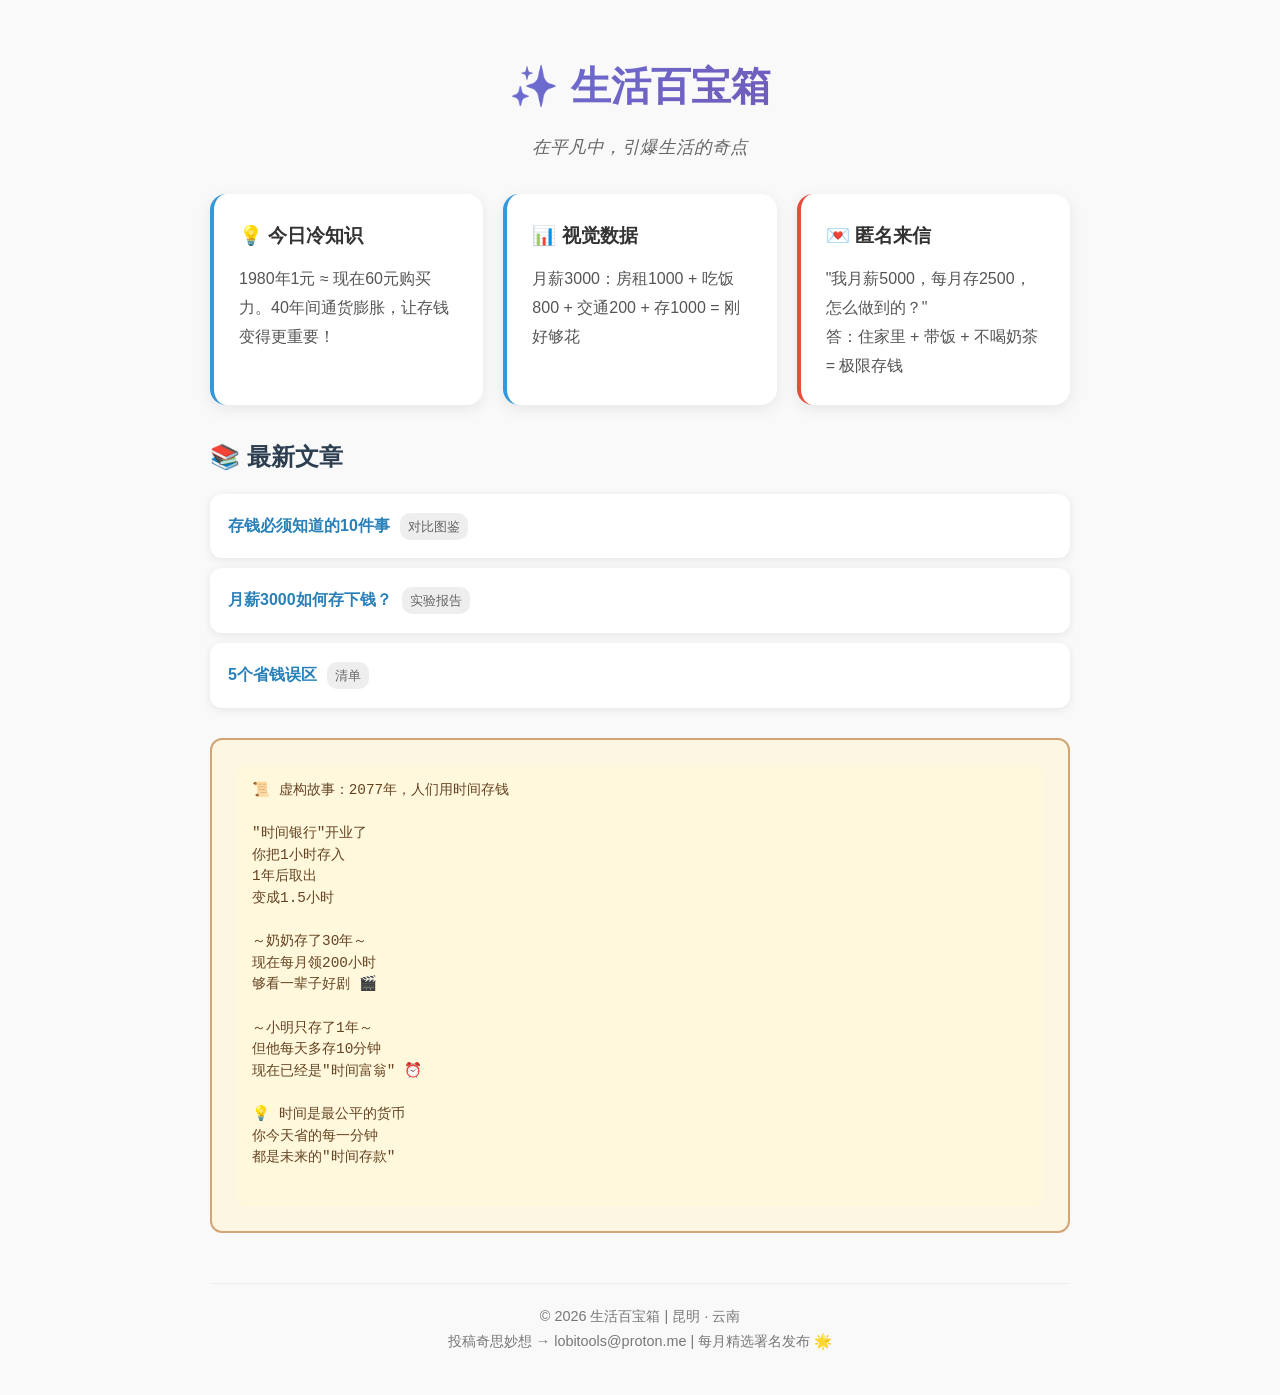
==== index.html @ ec24551b "feat: 博客更名为 生活百宝箱" ====
<!DOCTYPE html>
<html lang="zh-CN">
<head>
  <meta charset="UTF-8">
  <meta name="viewport" content="width=device-width, initial-scale=1.0">
  <title>生活百宝箱</title>
  <style>
    * { margin: 0; padding: 0; box-sizing: border-box; }
    body { font-family: -apple-system, BlinkMacSystemFont, 'Segoe UI', sans-serif; max-width: 900px; margin: 0 auto; padding: 20px; line-height: 1.8; color: #333; background: #f9f9f9; }
    h1 { background: linear-gradient(135deg, #667eea, #764ba2); -webkit-background-clip: text; -webkit-text-fill-color: transparent; text-align: center; font-size: 2.5em; margin: 30px 0 10px; }
    .slogan { text-align: center; color: #666; font-size: 1.1em; margin-bottom: 30px; font-style: italic; }
    
    /* 随机灵感面板 */
    .inspiration-grid { display: grid; grid-template-columns: repeat(auto-fit, minmax(250px, 1fr)); gap: 20px; margin: 30px 0; }
    .inspire-card { background: #fff; border-radius: 16px; padding: 25px; box-shadow: 0 4px 15px rgba(0,0,0,0.08); transition: transform 0.3s; }
    .inspire-card:hover { transform: translateY(-5px); }
    .inspire-card h3 { font-size: 1.2em; margin-bottom: 12px; }
    .inspire-card p { color: #555; font-size: 1em; }
    .inspire-card.knowledge { border-left: 4px solid #3498db; }
    .inspire-card.challenge { border-left: 4px solid #e74c3c; }
    .inspire-card.story { border-left: 4px solid #9b59b6; }
    .inspire-card.tips { border-left: 4px solid #27ae60; }
    
    /* 故事框 */
    .story-box { background: #fdf6e3; border: 2px solid #d4a574; border-radius: 12px; padding: 25px; margin: 20px 0; }
    .story-box pre { font-family: 'Courier New', monospace; color: #654321; background: #fff8dc; padding: 15px; border-radius: 8px; overflow-x: auto; font-size: 0.9em; line-height: 1.5; white-space: pre-wrap; }
    
    /* 文章列表 */
    .posts { margin: 30px 0; }
    .posts h2 { color: #2c3e50; margin-bottom: 15px; font-size: 1.5em; }
    .post-item { background: #fff; padding: 18px; margin: 10px 0; border-radius: 12px; box-shadow: 0 2px 10px rgba(0,0,0,0.08); transition: transform 0.3s; }
    .post-item:hover { transform: translateX(5px); border-left: 4px solid #667eea; }
    .post-item a { color: #2980b9; text-decoration: none; font-weight: bold; }
    .post-item a:hover { color: #667eea; }
    .post-tag { display: inline-block; background: #eee; padding: 2px 8px; border-radius: 10px; font-size: 0.8em; color: #666; margin-left: 10px; }
    
    /* 彩蛋按钮 */
    .easter-egg { position: fixed; bottom: 30px; right: 30px; width: 50px; height: 50px; background: #667eea; border-radius: 50%; display: none; align-items: center; justify-content: center; cursor: pointer; box-shadow: 0 4px 15px rgba(102, 126, 234, 0.4); font-size: 1.5em; }
    .easter-egg:hover { transform: scale(1.1); }
    
    .footer { margin-top: 50px; text-align: center; color: #777; font-size: 0.9em; padding: 20px; border-top: 1px solid #eee; }
    .footer a { color: #667eea; text-decoration: none; }
    
    @media (max-width: 600px) { h1 { font-size: 2em; } .inspiration-grid { grid-template-columns: 1fr; } }
  </style>
</head>
<body>
  <h1>✨ 生活百宝箱</h1>
  <p class="slogan">在平凡中，引爆生活的奇点</p>
  
  <div class="inspiration-grid" id="inspirationGrid">
    <!-- 随机生成 -->
  </div>
  
  <div class="posts">
    <h2>📚 最新文章</h2>
    <div class="post-item"><a href="2026-04-23-存钱必须知道的10件事.html">存钱必须知道的10件事</a><span class="post-tag">对比图鉴</span></div>
    <div class="post-item"><a href="2026-04-23-月薪3000如何存钱.html">月薪3000如何存下钱？</a><span class="post-tag">实验报告</span></div>
    <div class="post-item"><a href="2026-04-23-5个省钱误区.html">5个省钱误区</a><span class="post-tag">清单</span></div>
  </div>
  
  <div class="story-box">
    <pre>
📜 虚构故事：2077年，人们用时间存钱

"时间银行"开业了
你把1小时存入
1年后取出
变成1.5小时

～奶奶存了30年～
现在每月领200小时
够看一辈子好剧 🎬

～小明只存了1年～
但他每天多存10分钟
现在已经是"时间富翁" ⏰

💡 时间是最公平的货币
你今天省的每一分钟
都是未来的"时间存款"
    </pre>
  </div>
  
  <div class="footer">
    &copy; 2026 生活百宝箱 | 昆明 · 云南<br>
    投稿奇思妙想 → lobitools@proton.me | 每月精选署名发布 🌟
  </div>
  
  <div class="easter-egg" id="easterEgg" onclick="triggerEasterEgg()">🕵️</div>
  
  <script>
    // 随机灵感池
    const inspirations = [
      { type: 'knowledge', icon: '💡', title: '今日冷知识', content: '1980年1元 ≈ 现在60元购买力。40年间通货膨胀，让存钱变得更重要！' },
      { type: 'challenge', icon: '🎲', title: '今日微挑战', content: '今天只花15元完成一顿午饭，挑战一下？' },
      { type: 'tips', icon: '🌱', title: '冷门生活技', content: '旧T恤剪两刀 = 购物袋/抹布/拖把鞋！零成本环保' },
      { type: 'story', icon: '⏳', title: '时间胶囊', content: '1990年代学生省钱术：5毛方便面 + 1块辣条 = 一周口粮' },
      { type: 'knowledge', icon: '📊', title: '视觉数据', content: '月薪3000：房租1000 + 吃饭800 + 交通200 + 存1000 = 刚好够花' },
      { type: 'challenge', icon: '💌', title: '匿名来信', content: '"我月薪5000，每月存2500，怎么做到的？\"\n答：住家里 + 带饭 + 不喝奶茶 = 极限存钱' },
    ];
    
    // 随机选3个不重复
    const shuffled = inspirations.sort(() => Math.random() - 0.5).slice(0, 3);
    const grid = document.getElementById('inspirationGrid');
    shuffled.forEach(item => {
      const colors = { knowledge: '#3498db', challenge: '#e74c3c', story: '#9b59b6', tips: '#27ae60' };
      grid.innerHTML += `
        <div class="inspire-card ${item.type}" style="border-left-color: ${colors[item.type]}">
          <h3>${item.icon} ${item.title}</h3>
          <p>${item.content.replace(/\n/g, '<br>')}</p>
        </div>
      `;
    });
    
    // 30%概率显示彩蛋
    if (Math.random() < 0.3) {
      document.getElementById('easterEgg').style.display = 'flex';
    }
    
    function triggerEasterEgg() {
      const msgs = ['💰 你的财运正在上升！', '🔮 发现隐藏宝藏：明天有惊喜', '🎯 坚持省钱第365天，你已经是省钱达人了！'];
      alert(msgs[Math.floor(Math.random() * msgs.length)]);
    }
  </script>
</body>
</html>
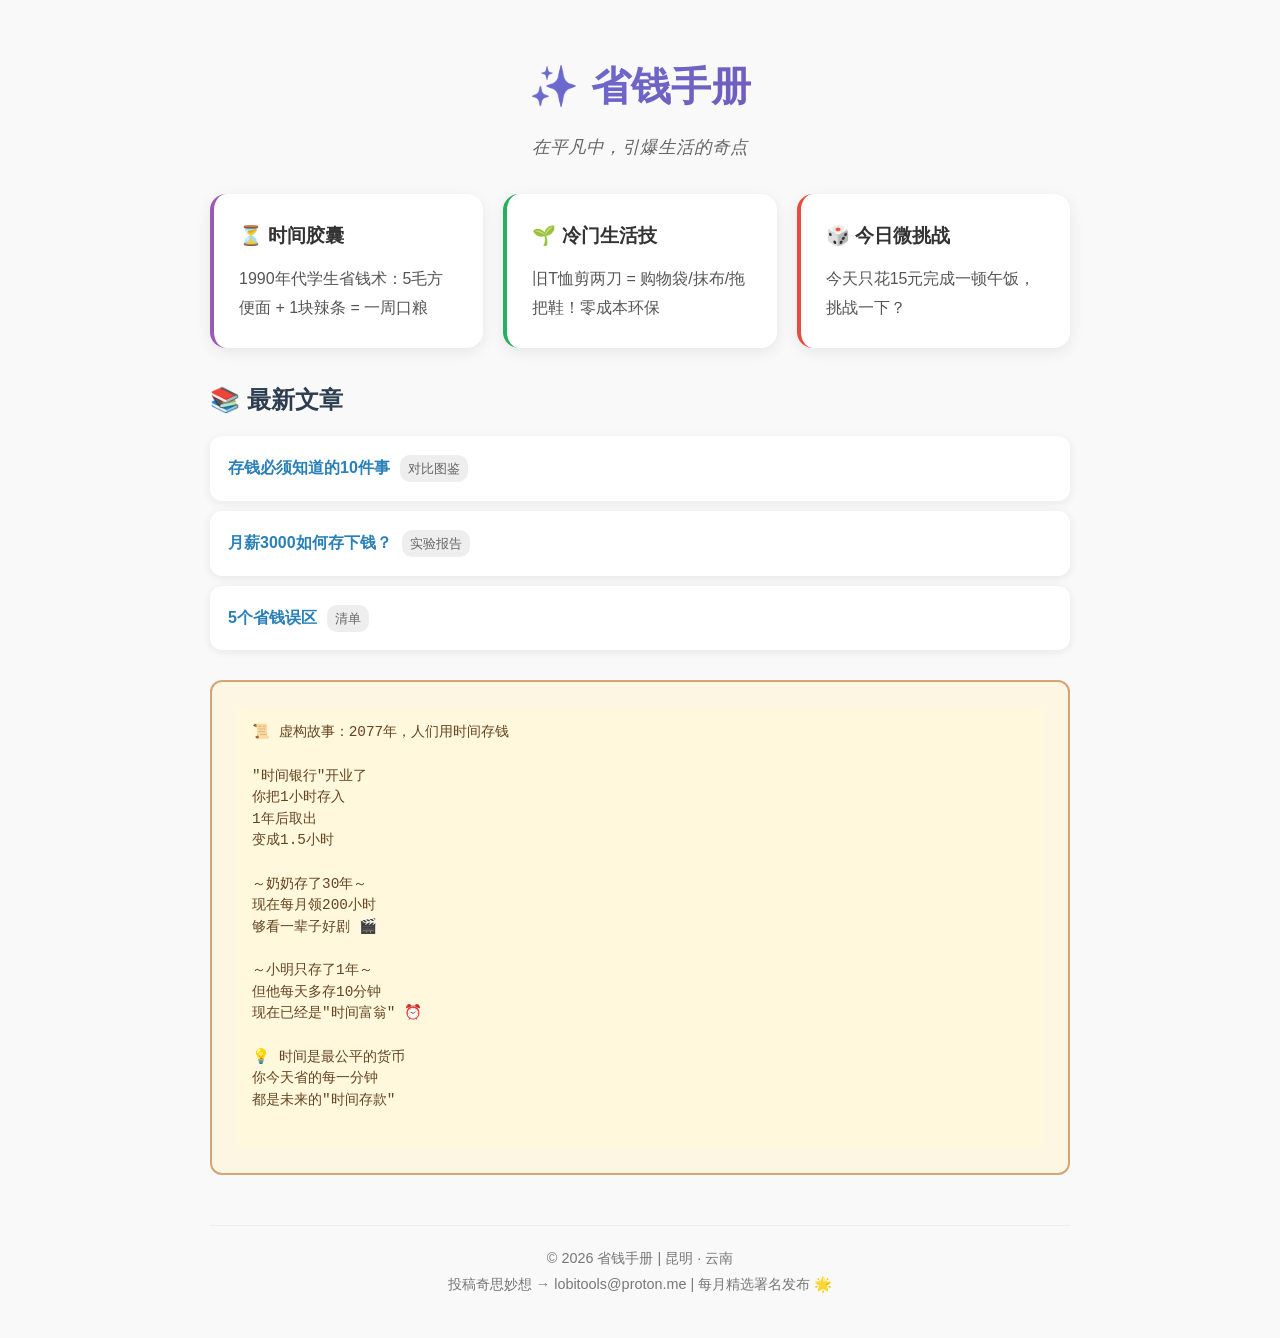
==== commit 0688a9e0: "feat: 博客更名为 省钱手册" ====
--- a/index.html
+++ b/index.html
@@ -3,7 +3,7 @@
 <head>
   <meta charset="UTF-8">
   <meta name="viewport" content="width=device-width, initial-scale=1.0">
-  <title>生活百宝箱</title>
+  <title>省钱手册</title>
   <style>
     * { margin: 0; padding: 0; box-sizing: border-box; }
     body { font-family: -apple-system, BlinkMacSystemFont, 'Segoe UI', sans-serif; max-width: 900px; margin: 0 auto; padding: 20px; line-height: 1.8; color: #333; background: #f9f9f9; }
@@ -45,7 +45,7 @@
   </style>
 </head>
 <body>
-  <h1>✨ 生活百宝箱</h1>
+  <h1>✨ 省钱手册</h1>
   <p class="slogan">在平凡中，引爆生活的奇点</p>
   
   <div class="inspiration-grid" id="inspirationGrid">
@@ -83,7 +83,7 @@
   </div>
   
   <div class="footer">
-    &copy; 2026 生活百宝箱 | 昆明 · 云南<br>
+    &copy; 2026 省钱手册 | 昆明 · 云南<br>
     投稿奇思妙想 → lobitools@proton.me | 每月精选署名发布 🌟
   </div>
   
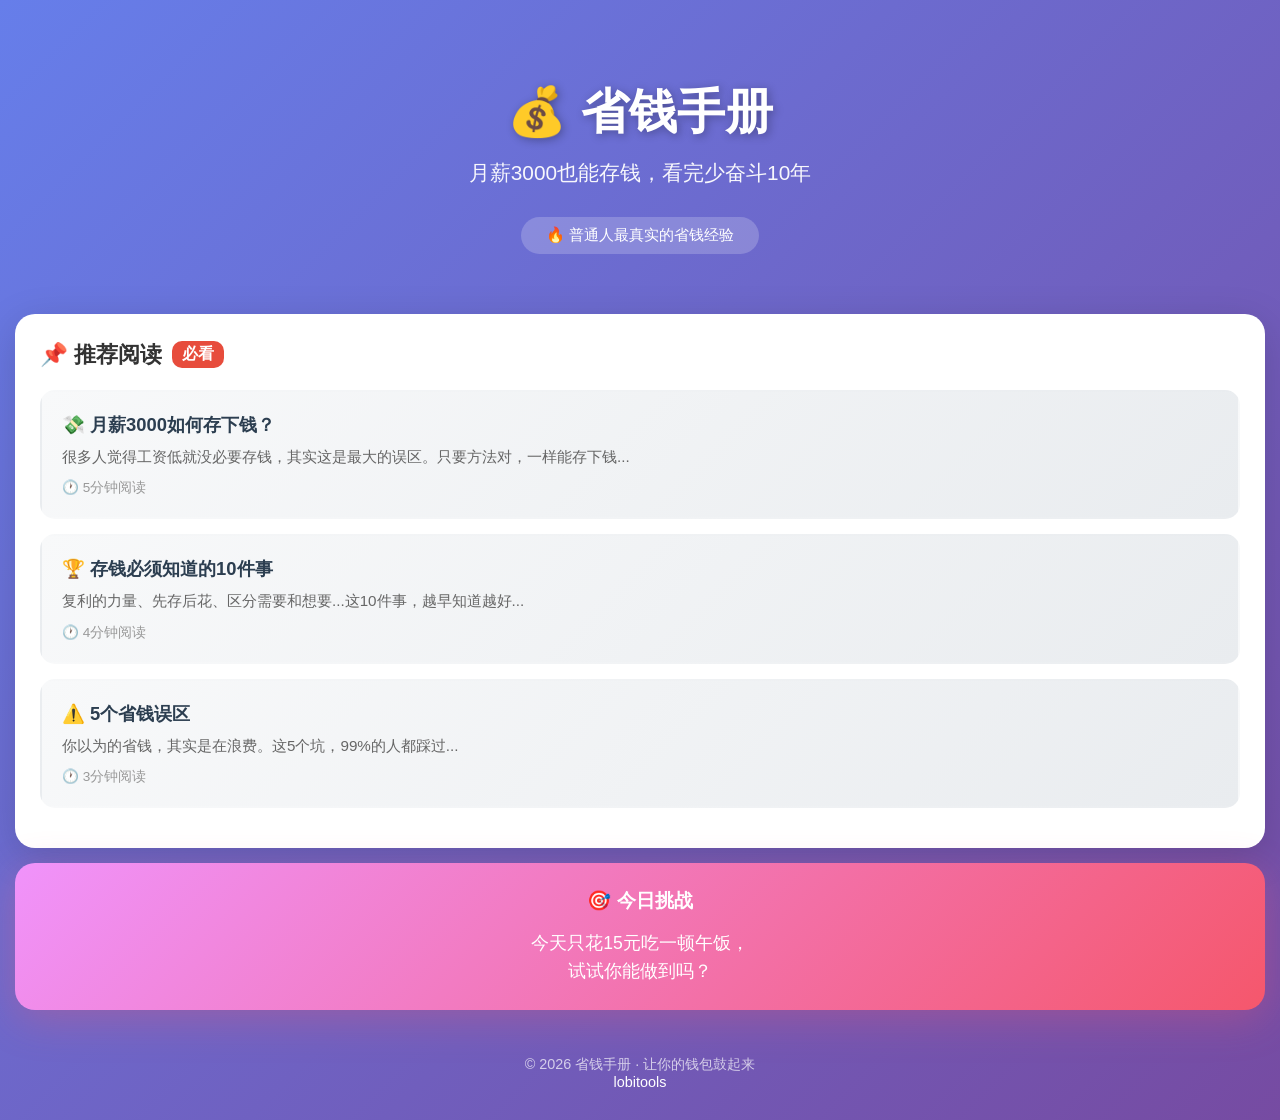
==== commit f9c3d756: "style: 全新首页 - 更抓眼球" ====
--- a/index.html
+++ b/index.html
@@ -3,125 +3,80 @@
 <head>
   <meta charset="UTF-8">
   <meta name="viewport" content="width=device-width, initial-scale=1.0">
-  <title>省钱手册</title>
+  <title>省钱手册 - 让你的钱包鼓起来</title>
   <style>
     * { margin: 0; padding: 0; box-sizing: border-box; }
-    body { font-family: -apple-system, BlinkMacSystemFont, 'Segoe UI', sans-serif; max-width: 900px; margin: 0 auto; padding: 20px; line-height: 1.8; color: #333; background: #f9f9f9; }
-    h1 { background: linear-gradient(135deg, #667eea, #764ba2); -webkit-background-clip: text; -webkit-text-fill-color: transparent; text-align: center; font-size: 2.5em; margin: 30px 0 10px; }
-    .slogan { text-align: center; color: #666; font-size: 1.1em; margin-bottom: 30px; font-style: italic; }
+    body { font-family: -apple-system, BlinkMacSystemFont, 'Segoe UI', sans-serif; background: linear-gradient(135deg, #667eea 0%, #764ba2 100%); min-height: 100vh; }
     
-    /* 随机灵感面板 */
-    .inspiration-grid { display: grid; grid-template-columns: repeat(auto-fit, minmax(250px, 1fr)); gap: 20px; margin: 30px 0; }
-    .inspire-card { background: #fff; border-radius: 16px; padding: 25px; box-shadow: 0 4px 15px rgba(0,0,0,0.08); transition: transform 0.3s; }
-    .inspire-card:hover { transform: translateY(-5px); }
-    .inspire-card h3 { font-size: 1.2em; margin-bottom: 12px; }
-    .inspire-card p { color: #555; font-size: 1em; }
-    .inspire-card.knowledge { border-left: 4px solid #3498db; }
-    .inspire-card.challenge { border-left: 4px solid #e74c3c; }
-    .inspire-card.story { border-left: 4px solid #9b59b6; }
-    .inspire-card.tips { border-left: 4px solid #27ae60; }
+    /* 封面区 */
+    .hero { text-align: center; padding: 80px 20px 60px; color: #fff; }
+    .hero h1 { font-size: 3em; margin-bottom: 15px; text-shadow: 2px 2px 10px rgba(0,0,0,0.3); }
+    .hero p { font-size: 1.3em; opacity: 0.95; margin-bottom: 30px; }
+    .hero .tagline { background: rgba(255,255,255,0.2); display: inline-block; padding: 8px 25px; border-radius: 25px; font-size: 0.95em; }
     
-    /* 故事框 */
-    .story-box { background: #fdf6e3; border: 2px solid #d4a574; border-radius: 12px; padding: 25px; margin: 20px 0; }
-    .story-box pre { font-family: 'Courier New', monospace; color: #654321; background: #fff8dc; padding: 15px; border-radius: 8px; overflow-x: auto; font-size: 0.9em; line-height: 1.5; white-space: pre-wrap; }
+    /* 热门文章 */
+    .hot-section { background: #fff; margin: 0 15px 15px; border-radius: 20px; padding: 25px; box-shadow: 0 10px 40px rgba(0,0,0,0.15); }
+    .hot-section h2 { color: #333; font-size: 1.4em; margin-bottom: 20px; display: flex; align-items: center; gap: 10px; }
+    .hot-section h2 span { background: #e74c3c; color: #fff; padding: 3px 10px; border-radius: 10px; font-size: 0.7em; }
     
-    /* 文章列表 */
-    .posts { margin: 30px 0; }
-    .posts h2 { color: #2c3e50; margin-bottom: 15px; font-size: 1.5em; }
-    .post-item { background: #fff; padding: 18px; margin: 10px 0; border-radius: 12px; box-shadow: 0 2px 10px rgba(0,0,0,0.08); transition: transform 0.3s; }
-    .post-item:hover { transform: translateX(5px); border-left: 4px solid #667eea; }
-    .post-item a { color: #2980b9; text-decoration: none; font-weight: bold; }
-    .post-item a:hover { color: #667eea; }
-    .post-tag { display: inline-block; background: #eee; padding: 2px 8px; border-radius: 10px; font-size: 0.8em; color: #666; margin-left: 10px; }
+    .article-card { display: block; background: linear-gradient(135deg, #f8f9fa 0%, #e9ecef 100%); padding: 20px; border-radius: 15px; margin-bottom: 15px; text-decoration: none; color: #333; transition: all 0.3s; border: 2px solid transparent; }
+    .article-card:hover { transform: translateY(-3px); border-color: #667eea; box-shadow: 0 8px 25px rgba(102,126,234,0.2); }
+    .article-card h3 { color: #2c3e50; font-size: 1.15em; margin-bottom: 8px; }
+    .article-card p { color: #666; font-size: 0.95em; line-height: 1.6; }
+    .article-card .meta { margin-top: 10px; font-size: 0.85em; color: #999; }
     
-    /* 彩蛋按钮 */
-    .easter-egg { position: fixed; bottom: 30px; right: 30px; width: 50px; height: 50px; background: #667eea; border-radius: 50%; display: none; align-items: center; justify-content: center; cursor: pointer; box-shadow: 0 4px 15px rgba(102, 126, 234, 0.4); font-size: 1.5em; }
-    .easter-egg:hover { transform: scale(1.1); }
+    /* 每日挑战 */
+    .challenge-box { background: linear-gradient(135deg, #f093fb 0%, #f5576c 100%); margin: 0 15px 15px; border-radius: 20px; padding: 25px; color: #fff; text-align: center; box-shadow: 0 10px 40px rgba(245,87,108,0.3); }
+    .challenge-box h3 { font-size: 1.2em; margin-bottom: 15px; }
+    .challenge-box p { font-size: 1.1em; line-height: 1.6; }
     
-    .footer { margin-top: 50px; text-align: center; color: #777; font-size: 0.9em; padding: 20px; border-top: 1px solid #eee; }
-    .footer a { color: #667eea; text-decoration: none; }
+    /* 底部 */
+    .footer { text-align: center; padding: 30px 20px; color: rgba(255,255,255,0.7); font-size: 0.9em; }
+    .footer a { color: #fff; text-decoration: none; }
     
-    @media (max-width: 600px) { h1 { font-size: 2em; } .inspiration-grid { grid-template-columns: 1fr; } }
+    @media (max-width: 600px) {
+      .hero h1 { font-size: 2.2em; }
+      .hero p { font-size: 1.1em; }
+    }
   </style>
 </head>
 <body>
-  <h1>✨ 省钱手册</h1>
-  <p class="slogan">在平凡中，引爆生活的奇点</p>
-  
-  <div class="inspiration-grid" id="inspirationGrid">
-    <!-- 随机生成 -->
+  <div class="hero">
+    <h1>💰 省钱手册</h1>
+    <p>月薪3000也能存钱，看完少奋斗10年</p>
+    <span class="tagline">🔥 普通人最真实的省钱经验</span>
   </div>
   
-  <div class="posts">
-    <h2>📚 最新文章</h2>
-    <div class="post-item"><a href="2026-04-23-存钱必须知道的10件事.html">存钱必须知道的10件事</a><span class="post-tag">对比图鉴</span></div>
-    <div class="post-item"><a href="2026-04-23-月薪3000如何存钱.html">月薪3000如何存下钱？</a><span class="post-tag">实验报告</span></div>
-    <div class="post-item"><a href="2026-04-23-5个省钱误区.html">5个省钱误区</a><span class="post-tag">清单</span></div>
+  <div class="hot-section">
+    <h2>📌 推荐阅读 <span>必看</span></h2>
+    
+    <a href="2026-04-23-月薪3000如何存钱.html" class="article-card">
+      <h3>💸 月薪3000如何存下钱？</h3>
+      <p>很多人觉得工资低就没必要存钱，其实这是最大的误区。只要方法对，一样能存下钱...</p>
+      <div class="meta">🕐 5分钟阅读</div>
+    </a>
+    
+    <a href="2026-04-23-存钱必须知道的10件事.html" class="article-card">
+      <h3>🏆 存钱必须知道的10件事</h3>
+      <p>复利的力量、先存后花、区分需要和想要...这10件事，越早知道越好...</p>
+      <div class="meta">🕐 4分钟阅读</div>
+    </a>
+    
+    <a href="2026-04-23-5个省钱误区.html" class="article-card">
+      <h3>⚠️ 5个省钱误区</h3>
+      <p>你以为的省钱，其实是在浪费。这5个坑，99%的人都踩过...</p>
+      <div class="meta">🕐 3分钟阅读</div>
+    </a>
   </div>
   
-  <div class="story-box">
-    <pre>
-📜 虚构故事：2077年，人们用时间存钱
-
-"时间银行"开业了
-你把1小时存入
-1年后取出
-变成1.5小时
-
-～奶奶存了30年～
-现在每月领200小时
-够看一辈子好剧 🎬
-
-～小明只存了1年～
-但他每天多存10分钟
-现在已经是"时间富翁" ⏰
-
-💡 时间是最公平的货币
-你今天省的每一分钟
-都是未来的"时间存款"
-    </pre>
+  <div class="challenge-box">
+    <h3>🎯 今日挑战</h3>
+    <p>今天只花15元吃一顿午饭，<br>试试你能做到吗？</p>
   </div>
   
   <div class="footer">
-    &copy; 2026 省钱手册 | 昆明 · 云南<br>
-    投稿奇思妙想 → lobitools@proton.me | 每月精选署名发布 🌟
+    &copy; 2026 省钱手册 · 让你的钱包鼓起来<br>
+    <a href="https://lobitools.github.io">lobitools</a>
   </div>
-  
-  <div class="easter-egg" id="easterEgg" onclick="triggerEasterEgg()">🕵️</div>
-  
-  <script>
-    // 随机灵感池
-    const inspirations = [
-      { type: 'knowledge', icon: '💡', title: '今日冷知识', content: '1980年1元 ≈ 现在60元购买力。40年间通货膨胀，让存钱变得更重要！' },
-      { type: 'challenge', icon: '🎲', title: '今日微挑战', content: '今天只花15元完成一顿午饭，挑战一下？' },
-      { type: 'tips', icon: '🌱', title: '冷门生活技', content: '旧T恤剪两刀 = 购物袋/抹布/拖把鞋！零成本环保' },
-      { type: 'story', icon: '⏳', title: '时间胶囊', content: '1990年代学生省钱术：5毛方便面 + 1块辣条 = 一周口粮' },
-      { type: 'knowledge', icon: '📊', title: '视觉数据', content: '月薪3000：房租1000 + 吃饭800 + 交通200 + 存1000 = 刚好够花' },
-      { type: 'challenge', icon: '💌', title: '匿名来信', content: '"我月薪5000，每月存2500，怎么做到的？\"\n答：住家里 + 带饭 + 不喝奶茶 = 极限存钱' },
-    ];
-    
-    // 随机选3个不重复
-    const shuffled = inspirations.sort(() => Math.random() - 0.5).slice(0, 3);
-    const grid = document.getElementById('inspirationGrid');
-    shuffled.forEach(item => {
-      const colors = { knowledge: '#3498db', challenge: '#e74c3c', story: '#9b59b6', tips: '#27ae60' };
-      grid.innerHTML += `
-        <div class="inspire-card ${item.type}" style="border-left-color: ${colors[item.type]}">
-          <h3>${item.icon} ${item.title}</h3>
-          <p>${item.content.replace(/\n/g, '<br>')}</p>
-        </div>
-      `;
-    });
-    
-    // 30%概率显示彩蛋
-    if (Math.random() < 0.3) {
-      document.getElementById('easterEgg').style.display = 'flex';
-    }
-    
-    function triggerEasterEgg() {
-      const msgs = ['💰 你的财运正在上升！', '🔮 发现隐藏宝藏：明天有惊喜', '🎯 坚持省钱第365天，你已经是省钱达人了！'];
-      alert(msgs[Math.floor(Math.random() * msgs.length)]);
-    }
-  </script>
 </body>
 </html>
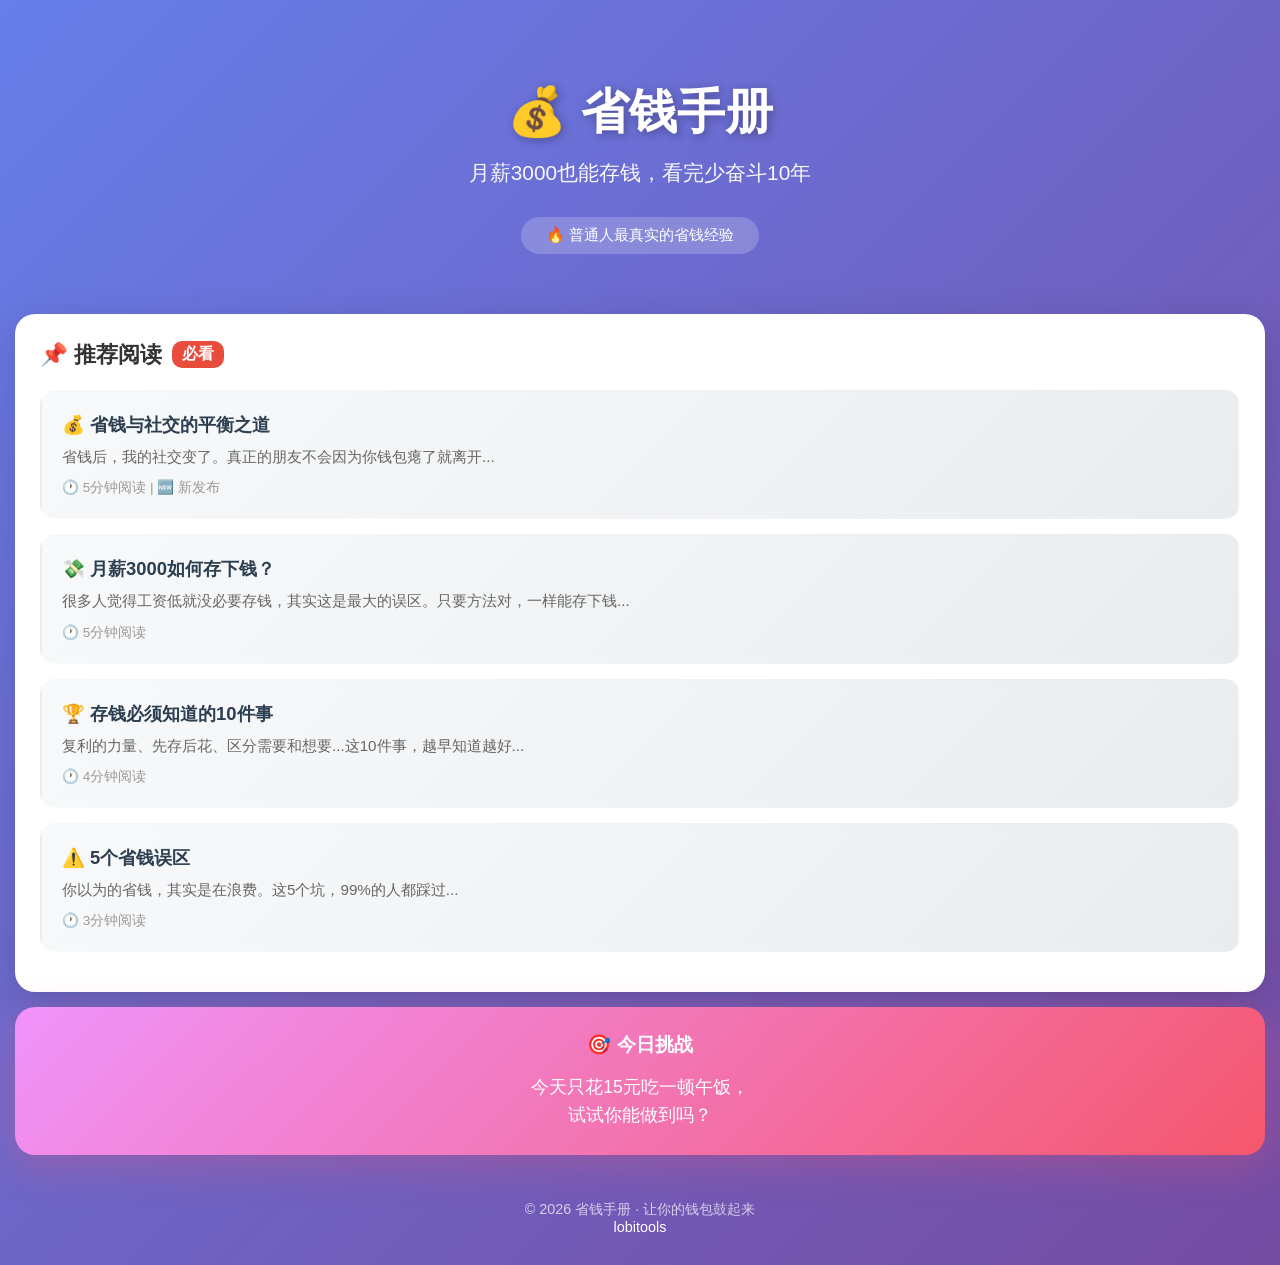
==== commit 36140975: "添加新文章链接：省钱与社交的平衡之道" ====
--- a/index.html
+++ b/index.html
@@ -4,6 +4,8 @@
   <meta charset="UTF-8">
   <meta name="viewport" content="width=device-width, initial-scale=1.0">
   <title>省钱手册 - 让你的钱包鼓起来</title>
+  <meta name="description" content="省钱手册，分享真实有效的省钱存钱方法，月薪3000也能存下钱，提供最实用的省钱攻略和低消费生活技巧">
+  <meta name="keywords" content="省钱,存钱,省钱攻略,低消费,极简生活,存钱方法,省钱技巧,月薪3000存钱,理财">
   <style>
     * { margin: 0; padding: 0; box-sizing: border-box; }
     body { font-family: -apple-system, BlinkMacSystemFont, 'Segoe UI', sans-serif; background: linear-gradient(135deg, #667eea 0%, #764ba2 100%); min-height: 100vh; }
@@ -50,19 +52,25 @@
   <div class="hot-section">
     <h2>📌 推荐阅读 <span>必看</span></h2>
     
-    <a href="2026-04-23-月薪3000如何存钱.html" class="article-card">
+    <a href="_posts/2026-04-25-省钱与社交的平衡之道.html" class="article-card">
+      <h3>💰 省钱与社交的平衡之道</h3>
+      <p>省钱后，我的社交变了。真正的朋友不会因为你钱包瘪了就离开...</p>
+      <div class="meta">🕐 5分钟阅读 | 🆕 新发布</div>
+    </a>
+    
+    <a href="_posts/2026-04-23-月薪3000如何存钱.html" class="article-card">
       <h3>💸 月薪3000如何存下钱？</h3>
       <p>很多人觉得工资低就没必要存钱，其实这是最大的误区。只要方法对，一样能存下钱...</p>
       <div class="meta">🕐 5分钟阅读</div>
     </a>
     
-    <a href="2026-04-23-存钱必须知道的10件事.html" class="article-card">
+    <a href="_posts/2026-04-23-存钱必须知道的10件事.html" class="article-card">
       <h3>🏆 存钱必须知道的10件事</h3>
       <p>复利的力量、先存后花、区分需要和想要...这10件事，越早知道越好...</p>
       <div class="meta">🕐 4分钟阅读</div>
     </a>
     
-    <a href="2026-04-23-5个省钱误区.html" class="article-card">
+    <a href="_posts/2026-04-23-5个省钱误区.html" class="article-card">
       <h3>⚠️ 5个省钱误区</h3>
       <p>你以为的省钱，其实是在浪费。这5个坑，99%的人都踩过...</p>
       <div class="meta">🕐 3分钟阅读</div>
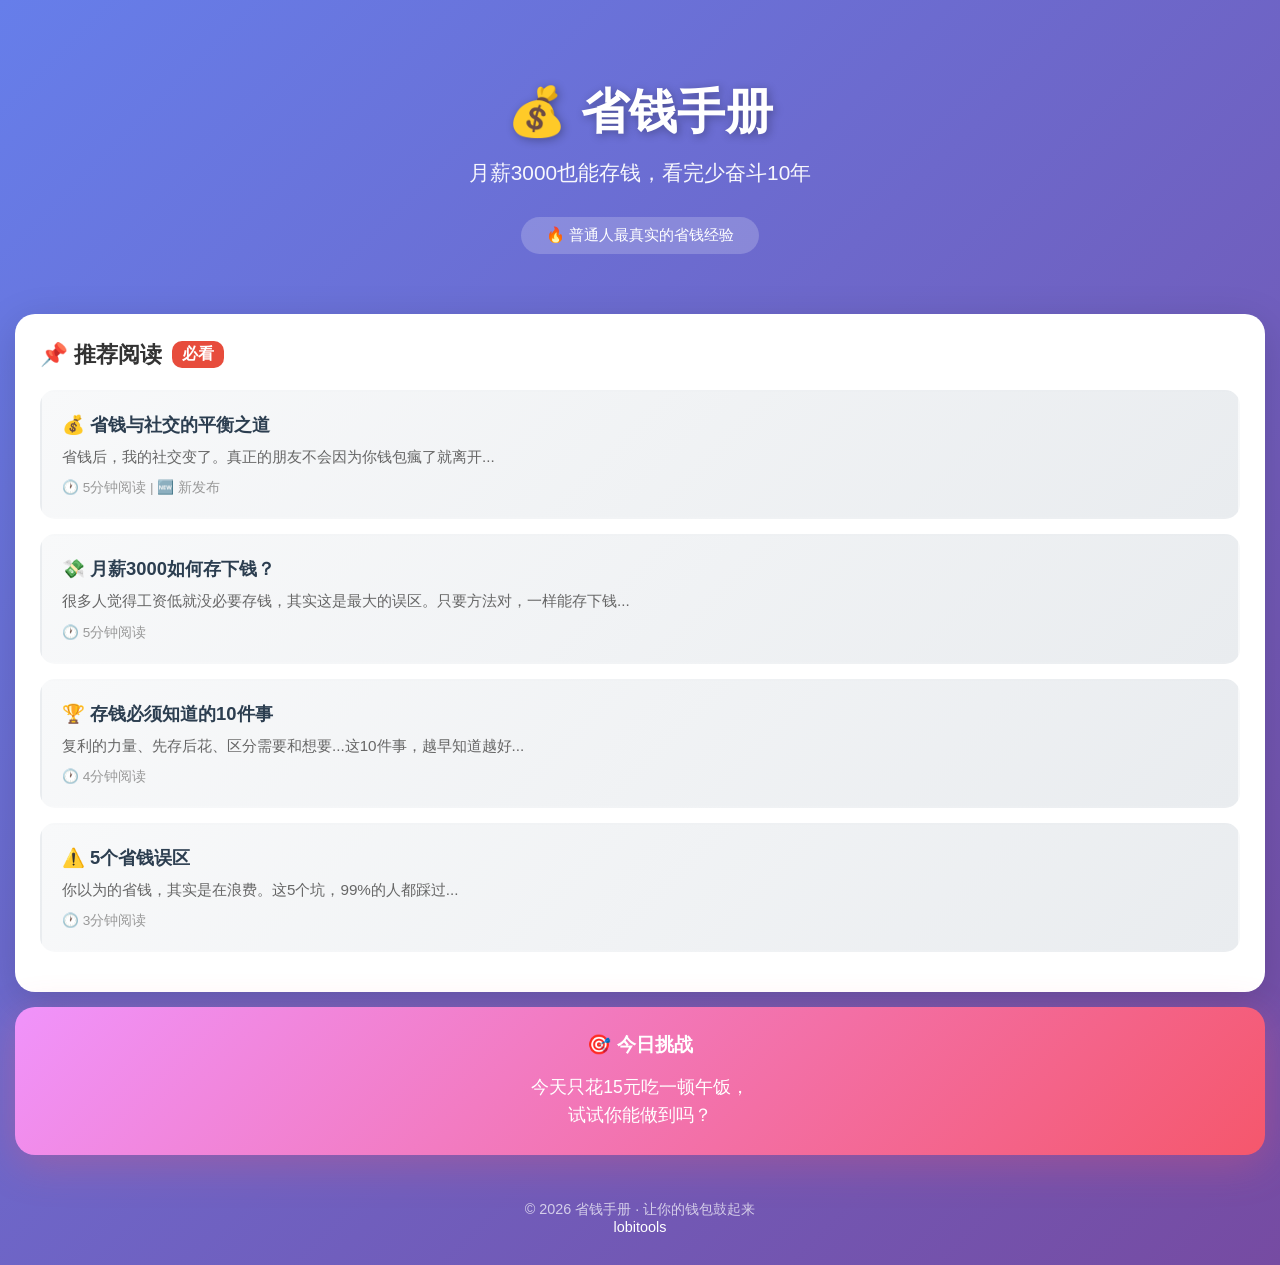
==== commit 2c7a5a44: "修复首页链接" ====
--- a/index.html
+++ b/index.html
@@ -9,37 +9,24 @@
   <style>
     * { margin: 0; padding: 0; box-sizing: border-box; }
     body { font-family: -apple-system, BlinkMacSystemFont, 'Segoe UI', sans-serif; background: linear-gradient(135deg, #667eea 0%, #764ba2 100%); min-height: 100vh; }
-    
-    /* 封面区 */
     .hero { text-align: center; padding: 80px 20px 60px; color: #fff; }
     .hero h1 { font-size: 3em; margin-bottom: 15px; text-shadow: 2px 2px 10px rgba(0,0,0,0.3); }
     .hero p { font-size: 1.3em; opacity: 0.95; margin-bottom: 30px; }
     .hero .tagline { background: rgba(255,255,255,0.2); display: inline-block; padding: 8px 25px; border-radius: 25px; font-size: 0.95em; }
-    
-    /* 热门文章 */
     .hot-section { background: #fff; margin: 0 15px 15px; border-radius: 20px; padding: 25px; box-shadow: 0 10px 40px rgba(0,0,0,0.15); }
     .hot-section h2 { color: #333; font-size: 1.4em; margin-bottom: 20px; display: flex; align-items: center; gap: 10px; }
     .hot-section h2 span { background: #e74c3c; color: #fff; padding: 3px 10px; border-radius: 10px; font-size: 0.7em; }
-    
     .article-card { display: block; background: linear-gradient(135deg, #f8f9fa 0%, #e9ecef 100%); padding: 20px; border-radius: 15px; margin-bottom: 15px; text-decoration: none; color: #333; transition: all 0.3s; border: 2px solid transparent; }
     .article-card:hover { transform: translateY(-3px); border-color: #667eea; box-shadow: 0 8px 25px rgba(102,126,234,0.2); }
     .article-card h3 { color: #2c3e50; font-size: 1.15em; margin-bottom: 8px; }
     .article-card p { color: #666; font-size: 0.95em; line-height: 1.6; }
     .article-card .meta { margin-top: 10px; font-size: 0.85em; color: #999; }
-    
-    /* 每日挑战 */
     .challenge-box { background: linear-gradient(135deg, #f093fb 0%, #f5576c 100%); margin: 0 15px 15px; border-radius: 20px; padding: 25px; color: #fff; text-align: center; box-shadow: 0 10px 40px rgba(245,87,108,0.3); }
     .challenge-box h3 { font-size: 1.2em; margin-bottom: 15px; }
     .challenge-box p { font-size: 1.1em; line-height: 1.6; }
-    
-    /* 底部 */
     .footer { text-align: center; padding: 30px 20px; color: rgba(255,255,255,0.7); font-size: 0.9em; }
     .footer a { color: #fff; text-decoration: none; }
-    
-    @media (max-width: 600px) {
-      .hero h1 { font-size: 2.2em; }
-      .hero p { font-size: 1.1em; }
-    }
+    @media (max-width: 600px) { .hero h1 { font-size: 2.2em; } .hero p { font-size: 1.1em; } }
   </style>
 </head>
 <body>
@@ -52,25 +39,25 @@
   <div class="hot-section">
     <h2>📌 推荐阅读 <span>必看</span></h2>
     
-    <a href="_posts/2026-04-25-省钱与社交的平衡之道.html" class="article-card">
+    <a href="2026-04-25-省钱与社交的平衡之道.html" class="article-card">
       <h3>💰 省钱与社交的平衡之道</h3>
-      <p>省钱后，我的社交变了。真正的朋友不会因为你钱包瘪了就离开...</p>
+      <p>省钱后，我的社交变了。真正的朋友不会因为你钱包瘋了就离开...</p>
       <div class="meta">🕐 5分钟阅读 | 🆕 新发布</div>
     </a>
     
-    <a href="_posts/2026-04-23-月薪3000如何存钱.html" class="article-card">
+    <a href="2026-04-23-月薪3000如何存钱.html" class="article-card">
       <h3>💸 月薪3000如何存下钱？</h3>
       <p>很多人觉得工资低就没必要存钱，其实这是最大的误区。只要方法对，一样能存下钱...</p>
       <div class="meta">🕐 5分钟阅读</div>
     </a>
     
-    <a href="_posts/2026-04-23-存钱必须知道的10件事.html" class="article-card">
+    <a href="2026-04-23-存钱必须知道的10件事.html" class="article-card">
       <h3>🏆 存钱必须知道的10件事</h3>
       <p>复利的力量、先存后花、区分需要和想要...这10件事，越早知道越好...</p>
       <div class="meta">🕐 4分钟阅读</div>
     </a>
     
-    <a href="_posts/2026-04-23-5个省钱误区.html" class="article-card">
+    <a href="2026-04-23-5个省钱误区.html" class="article-card">
       <h3>⚠️ 5个省钱误区</h3>
       <p>你以为的省钱，其实是在浪费。这5个坑，99%的人都踩过...</p>
       <div class="meta">🕐 3分钟阅读</div>
